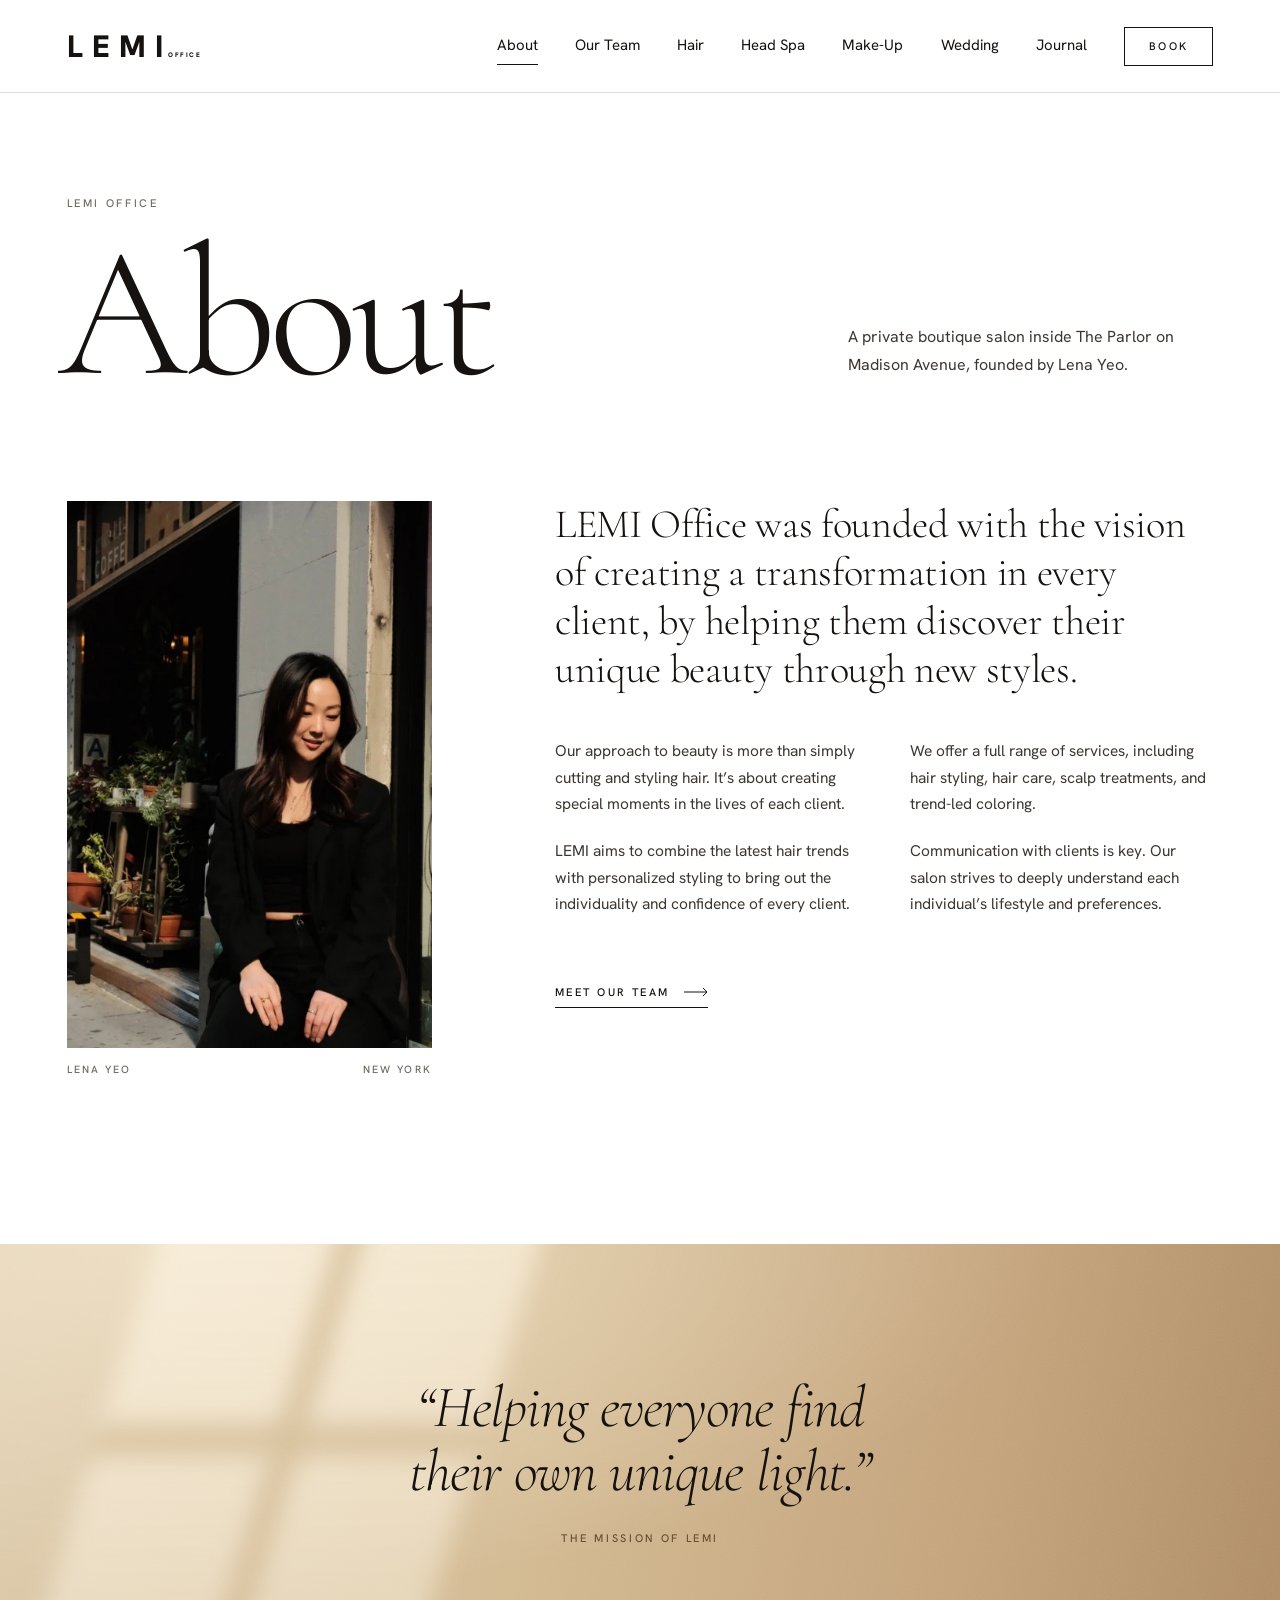
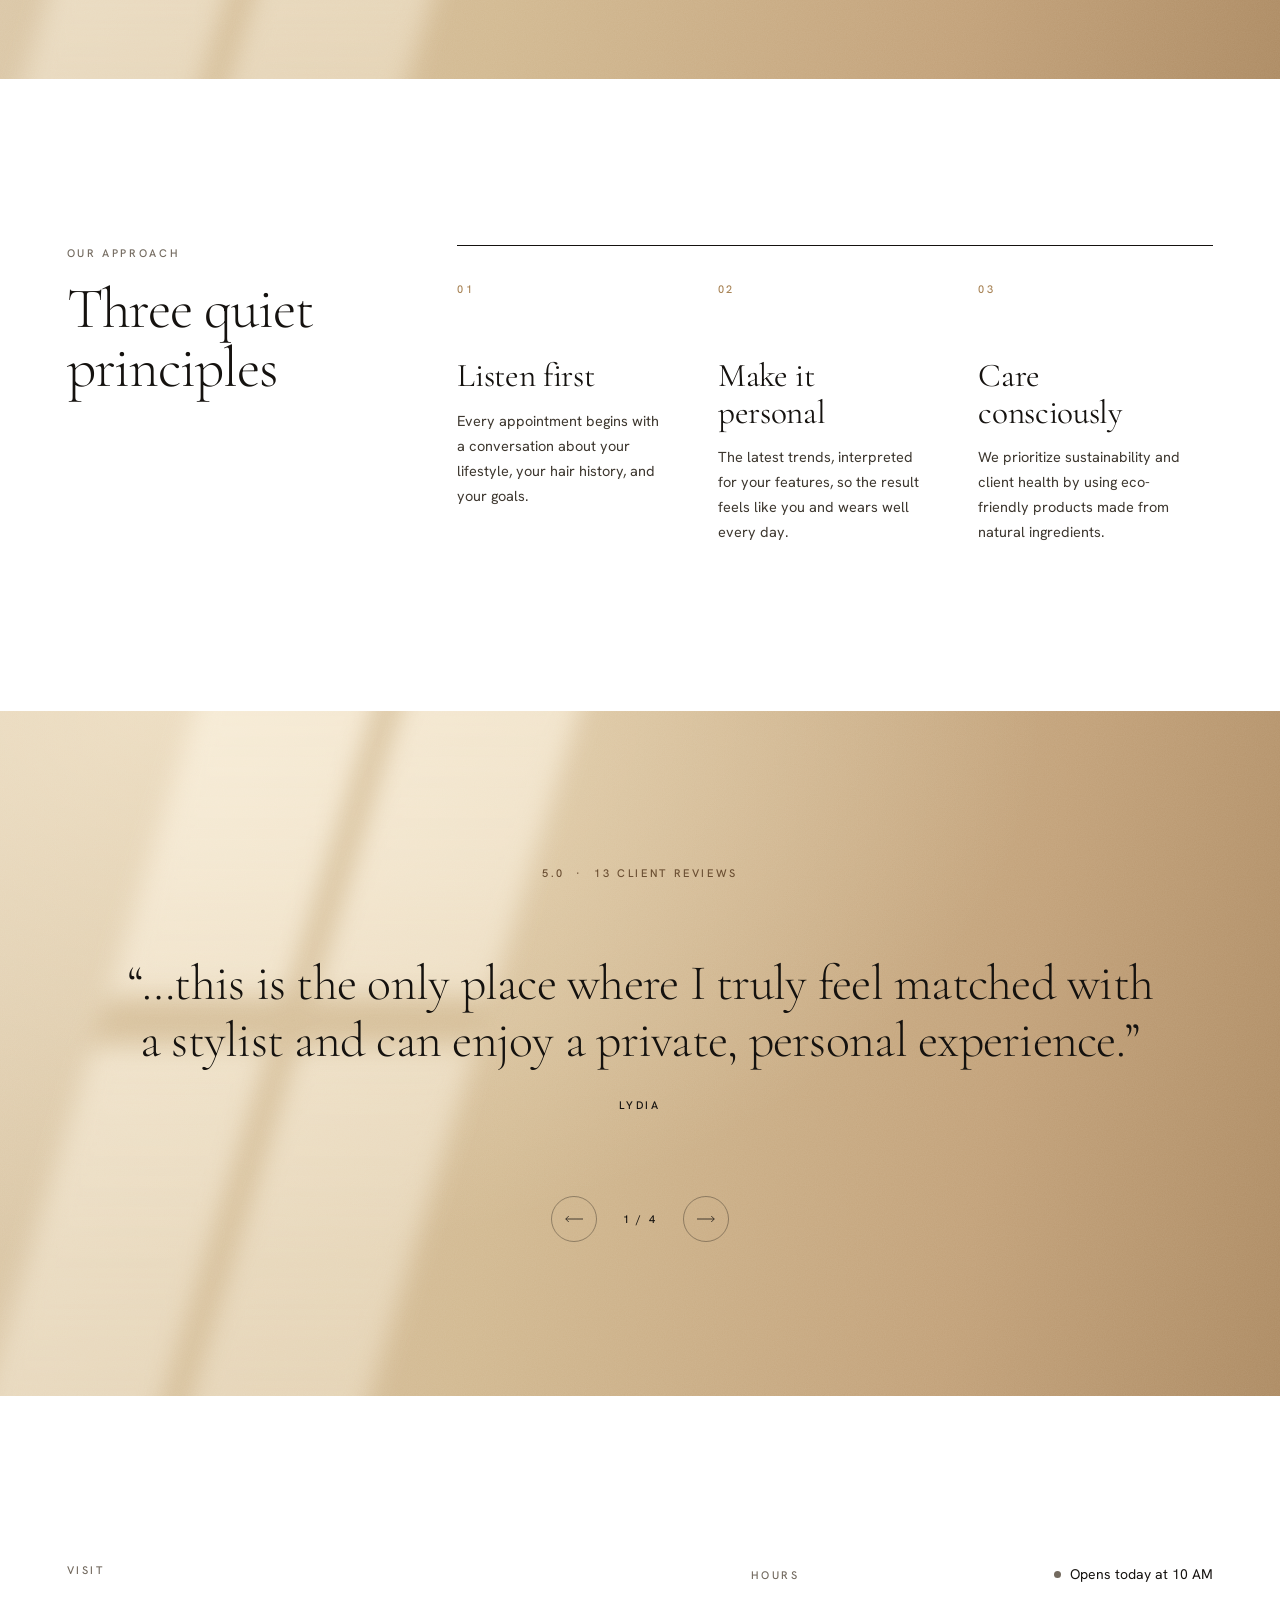
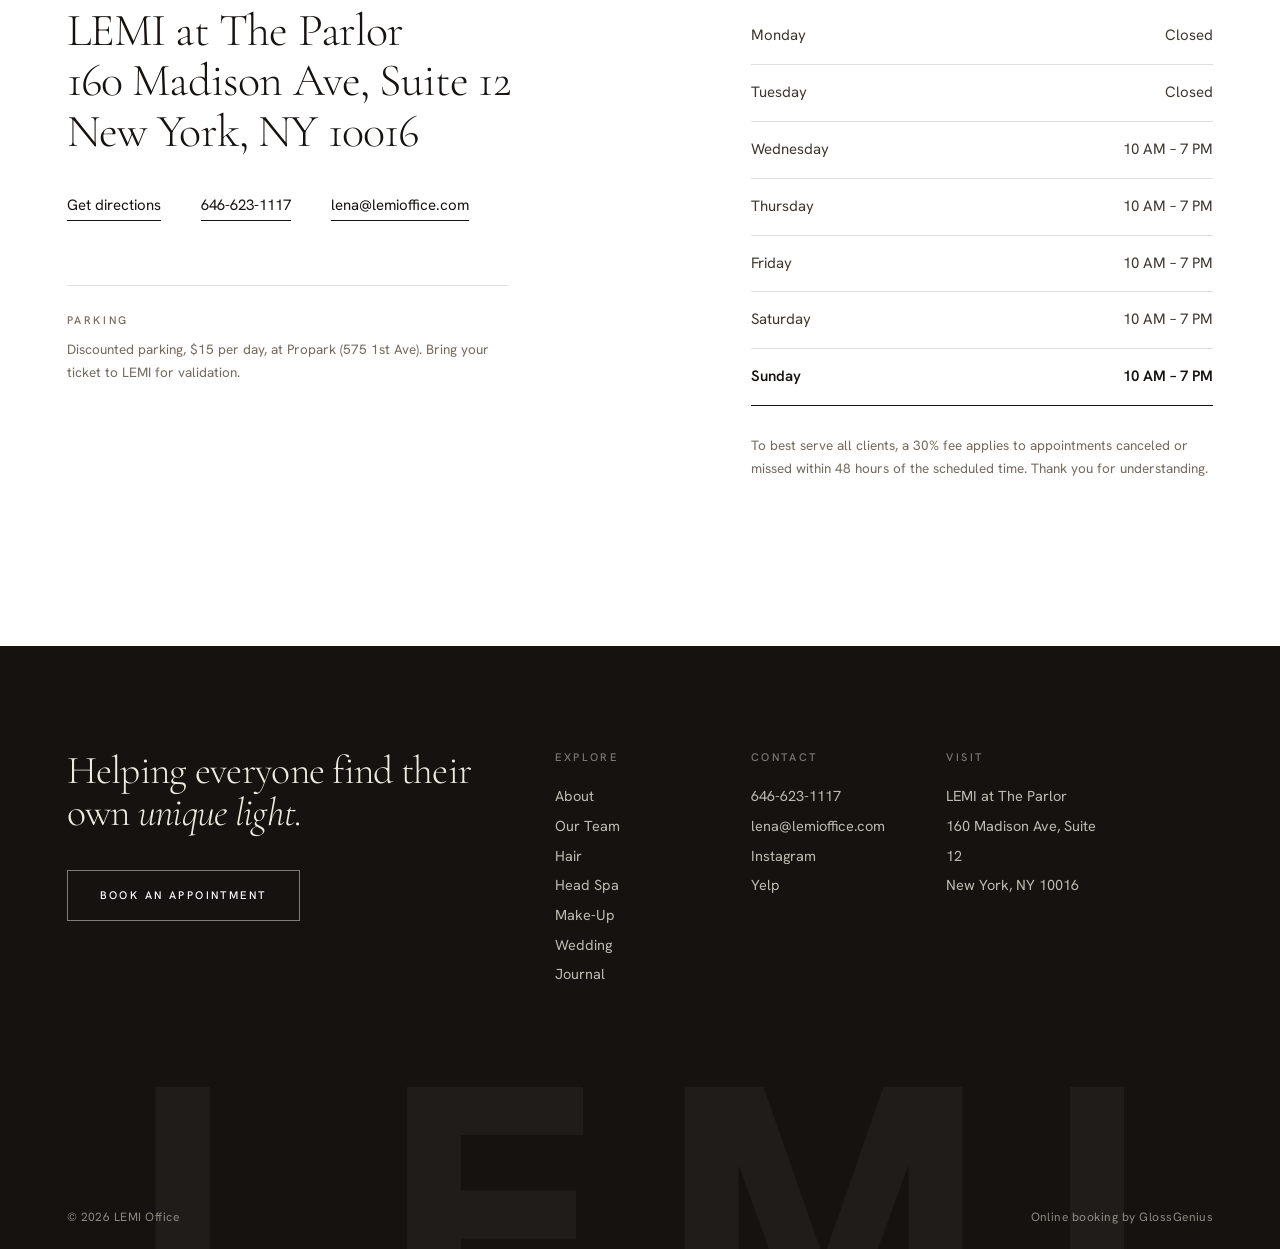
==== about.html @ b2379244 "LEMI Office website with Lemi Journal Static site for www.lemioffice.com: updated hours, make-up boo" ====
<!doctype html>
<html lang="en">
<head>
<meta charset="utf-8">
<meta name="viewport" content="width=device-width, initial-scale=1">
<title>About | LEMI Office, New York</title>
<meta name="description" content="The story, mission and approach of LEMI Office, a private boutique hair salon founded by Lena Yeo on Madison Avenue in New York.">
<link rel="canonical" href="https://www.lemioffice.com/about.html">
<meta name="theme-color" content="#ffffff">
<meta property="og:type" content="website">
<meta property="og:site_name" content="LEMI Office">
<meta property="og:title" content="About | LEMI Office, New York">
<meta property="og:description" content="The story, mission and approach of LEMI Office, a private boutique hair salon founded by Lena Yeo on Madison Avenue in New York.">
<meta property="og:image" content="https://www.lemioffice.com/assets/img/still-life.jpg">
<link rel="icon" href="data:image/svg+xml,%3Csvg xmlns='http://www.w3.org/2000/svg' viewBox='0 0 32 32'%3E%3Crect width='32' height='32' fill='%2315120f'/%3E%3Cpath d='M11 8h3.6v12.6H22V24H11z' fill='%23fff'/%3E%3C/svg%3E">
<link rel="preconnect" href="https://fonts.googleapis.com">
<link rel="preconnect" href="https://fonts.gstatic.com" crossorigin>
<link rel="stylesheet" href="https://fonts.googleapis.com/css2?family=Cormorant+Garamond:ital,wght@0,300;0,400;0,500;1,300;1,400&family=Hanken+Grotesk:wght@400;500;600;800&display=swap">
<link rel="stylesheet" href="assets/css/style.css?v=1791842527">
<script>document.documentElement.classList.add("js")</script>
<script type="application/ld+json">{"@context": "https://schema.org", "@type": "HairSalon", "name": "LEMI Office", "description": "A private boutique hair salon in New York, specializing in personalized cuts, color, and scalp-focused head spa treatments.", "url": "https://www.lemioffice.com", "telephone": "+16466231117", "email": "lena@lemioffice.com", "priceRange": "$$$", "image": "https://www.lemioffice.com/assets/img/still-life.jpg", "address": {"@type": "PostalAddress", "streetAddress": "The Parlor, 160 Madison Ave, Suite 12", "addressLocality": "New York", "addressRegion": "NY", "postalCode": "10016", "addressCountry": "US"}, "geo": {"@type": "GeoCoordinates", "latitude": 40.7471706, "longitude": -73.9838333}, "openingHoursSpecification": [{"@type": "OpeningHoursSpecification", "dayOfWeek": ["Wednesday", "Thursday", "Friday", "Saturday", "Sunday"], "opens": "10:00", "closes": "19:00"}], "sameAs": ["https://www.instagram.com/lemioffice", "https://yelp.to/-rt6zLqIka"], "potentialAction": {"@type": "ReserveAction", "target": "https://lemioffice.glossgenius.com/book"}}</script>
</head>
<body>
<a class="skip" href="#main">Skip to content</a>

<header class="hdr" data-hdr>
  <div class="wrap hdr__in">
    <a class="logo" href="index.html" aria-label="LEMI Office, home"><span class="logo__l">LEMI</span><span class="logo__o">OFFICE</span></a>
    <nav class="nav" aria-label="Primary">
      <a href="about.html" aria-current="page">About</a><a href="team.html">Our Team</a><a href="hair.html">Hair</a><a href="head-spa.html">Head Spa</a><a href="make-up.html">Make-Up</a><a href="wedding.html">Wedding</a><a href="journal.html">Journal</a>
      <a class="btn nav__book" href="https://lemioffice.glossgenius.com/book" target="_blank" rel="noopener">Book</a>
    </nav>
    <button class="burger" type="button" data-burger aria-label="Open menu" aria-expanded="false" aria-controls="mnav"><i></i><i></i></button>
  </div>
</header>

<div class="mnav" id="mnav">
  <nav class="mnav__links" aria-label="Mobile"><a href="about.html" aria-current="page" style="--i:0">About</a><a href="team.html" style="--i:1">Our Team</a><a href="hair.html" style="--i:2">Hair</a><a href="head-spa.html" style="--i:3">Head Spa</a><a href="make-up.html" style="--i:4">Make-Up</a><a href="wedding.html" style="--i:5">Wedding</a><a href="journal.html" style="--i:6">Journal</a></nav>
  <div class="mnav__foot">
    <p class="small">160 Madison Ave, Suite 12, New York<br><a href="tel:+16466231117">646-623-1117</a> &nbsp;·&nbsp; <a href="https://www.instagram.com/lemioffice" target="_blank" rel="noopener">@lemioffice</a></p>
    <a class="btn btn--solid" href="https://lemioffice.glossgenius.com/book" target="_blank" rel="noopener">Book an appointment</a>
  </div>
</div>

<main id="main">


<section class="phead">
  <div class="wrap grid">
    <div class="phead__t">
      <p class="eyebrow" data-r>LEMI Office</p>
      <h1 class="display"><span class="ln"><span style="--i:0">About</span></span></h1>
    </div>
    <div class="phead__d" data-r style="--d:3"><p>A private boutique salon inside The Parlor on Madison Avenue, founded by Lena Yeo.</p></div>
  </div>
</section>

<section class="sec" style="padding-top:clamp(24px,3vw,48px)">
  <div class="wrap grid">
    <figure class="about__fig">
      <div data-clip><img src="assets/img/lena-street.jpg" alt="Lena Yeo, founder of LEMI Office, seated outside a New York storefront in the sun" width="465" height="696" decoding="async"></div>
      <figcaption class="cap"><span>Lena Yeo</span><span>New York</span></figcaption>
    </figure>
    <div class="about__txt">
      <p class="lead" data-r>LEMI Office was founded with the vision of creating a transformation in every client, by helping them discover their unique beauty through new styles.</p>
      <div class="about__cols" data-r style="--d:1">
        <p>Our approach to beauty is more than simply cutting and styling hair. It’s about creating special moments in the lives of each client.</p>
        <p>LEMI aims to combine the latest hair trends with personalized styling to bring out the individuality and confidence of every client.</p>
        <p>We offer a full range of services, including hair styling, hair care, scalp treatments, and trend-led coloring.</p>
        <p>Communication with clients is key. Our salon strives to deeply understand each individual’s lifestyle and preferences.</p>
      </div>
      <div class="about__more" data-r style="--d:2"><a class="more" href="team.html" >Meet our team<svg viewBox="0 0 24 10" aria-hidden="true"><path d="M0 5h23M19 1l4 4-4 4" fill="none" stroke="currentColor"/></svg></a></div>
    </div>
  </div>
</section>

<section class="band band--light light">
  <div><p data-r>“Helping everyone find their own unique light.”</p>
  <p class="eyebrow" data-r style="--d:1">The mission of LEMI</p></div>
</section>

<section class="sec">
  <div class="wrap grid">
    <div class="split__l" data-r><p class="eyebrow">Our approach</p><h2 class="h2">Three quiet principles</h2></div>
    <div class="split__r">
      <ol class="steps">
        <li data-r><span class="steps__n">01</span><h3 class="h3">Listen first</h3><p>Every appointment begins with a conversation about your lifestyle, your hair history, and your goals.</p></li>
        <li data-r style="--d:1"><span class="steps__n">02</span><h3 class="h3">Make it personal</h3><p>The latest trends, interpreted for your features, so the result feels like you and wears well every day.</p></li>
        <li data-r style="--d:2"><span class="steps__n">03</span><h3 class="h3">Care consciously</h3><p>We prioritize sustainability and client health by using eco-friendly products made from natural ingredients.</p></li>
      </ol>
    </div>
  </div>
</section>


<section class="voices light" data-voices aria-label="Client reviews">
  <div class="wrap">
    <p class="eyebrow" data-r>5.0 &nbsp;·&nbsp; 13 client reviews</p>
    <div class="voices__stage" data-r style="--d:1"><blockquote class=is-on><p>“…this is the only place where I truly feel matched with a stylist and can enjoy a private, personal experience.”</p><cite>Lydia</cite></blockquote><blockquote><p>“I have been to her for 4 years now and travel from Philadelphia every time.”</p><cite>David</cite></blockquote><blockquote><p>“Lena has a great eye and strong technical instincts … The result feels healthy, natural, and flattering for my face shape.”</p><cite>Former Serial Salon Hopper</cite></blockquote><blockquote><p>“I love my haircut and I will be scheduling my future cuts with her.”</p><cite>Savanna F</cite></blockquote></div>
    <div class="voices__ctl">
      <button class="prev" type="button" aria-label="Previous review"><svg viewBox="0 0 24 10" aria-hidden="true"><path d="M0 5h23M19 1l4 4-4 4" fill="none" stroke="currentColor"/></svg></button>
      <span data-count>1 / 4</span>
      <button class="next" type="button" aria-label="Next review"><svg viewBox="0 0 24 10" aria-hidden="true"><path d="M0 5h23M19 1l4 4-4 4" fill="none" stroke="currentColor"/></svg></button>
    </div>
  </div>
</section>

<section class="sec visit" id="visit">
  <div class="wrap grid">
    <div class="visit__l" data-r>
      <p class="eyebrow">Visit</p>
      <address class="h2 visit__addr" style="font-style:normal">LEMI at The Parlor<br>160 Madison Ave, Suite 12<br>New York, NY 10016</address>
      <div class="visit__links">
        <a class="tlink" href="https://www.google.com/maps/search/?api=1&query=The+Parlor+160+Madison+Ave+New+York+NY+10016" target="_blank" rel="noopener">Get directions</a>
        <a class="tlink" href="tel:+16466231117">646-623-1117</a>
        <a class="tlink" href="mailto:lena@lemioffice.com">lena@lemioffice.com</a>
      </div>
      <div class="visit__note">
        <p class="eyebrow">Parking</p>
        <p class="small">Discounted parking, $15 per day, at Propark (575 1st Ave). Bring your ticket to LEMI for validation.</p>
      </div>
    </div>
    <div class="visit__r" data-r style="--d:2">
      <div class="visit__status"><span class="eyebrow">Hours</span><span data-status>Open Wednesday to Sunday</span></div>
      <table class="hours"><caption class="sr">Opening hours</caption><tbody><tr data-day="1"><th scope="row">Monday</th><td>Closed</td></tr><tr data-day="2"><th scope="row">Tuesday</th><td>Closed</td></tr><tr data-day="3"><th scope="row">Wednesday</th><td>10 AM – 7 PM</td></tr><tr data-day="4"><th scope="row">Thursday</th><td>10 AM – 7 PM</td></tr><tr data-day="5"><th scope="row">Friday</th><td>10 AM – 7 PM</td></tr><tr data-day="6"><th scope="row">Saturday</th><td>10 AM – 7 PM</td></tr><tr data-day="0"><th scope="row">Sunday</th><td>10 AM – 7 PM</td></tr></tbody></table>
      <p class="small visit__policy">To best serve all clients, a 30% fee applies to appointments canceled or missed within 48 hours of the scheduled time. Thank you for understanding.</p>
    </div>
  </div>
</section>

</main>

<footer class="ftr">
  <div class="wrap grid ftr__top">
    <div class="ftr__lede">
      <p>Helping everyone find their own <em>unique light.</em></p>
      <a class="btn btn--light" href="https://lemioffice.glossgenius.com/book" target="_blank" rel="noopener">Book an appointment</a>
    </div>
    <div class="ftr__col">
      <p class="eyebrow">Explore</p>
      <a href="about.html">About</a><br><a href="team.html">Our Team</a><br><a href="hair.html">Hair</a><br><a href="head-spa.html">Head Spa</a><br><a href="make-up.html">Make-Up</a><br><a href="wedding.html">Wedding</a><br><a href="journal.html">Journal</a><br>
    </div>
    <div class="ftr__col">
      <p class="eyebrow">Contact</p>
      <a href="tel:+16466231117">646-623-1117</a><br>
      <a href="mailto:lena@lemioffice.com">lena@lemioffice.com</a><br>
      <a href="https://www.instagram.com/lemioffice" target="_blank" rel="noopener">Instagram</a><br>
      <a href="https://yelp.to/-rt6zLqIka" target="_blank" rel="noopener">Yelp</a>
    </div>
    <div class="ftr__col">
      <p class="eyebrow">Visit</p>
      <a href="https://www.google.com/maps/search/?api=1&query=The+Parlor+160+Madison+Ave+New+York+NY+10016" target="_blank" rel="noopener">LEMI at The Parlor<br>160 Madison Ave, Suite 12<br>New York, NY 10016</a>
    </div>
  </div>
  <div class="ftr__mark" aria-hidden="true">LEMI</div>
  <div class="ftr__base"><div class="wrap"><span>© 2026 LEMI Office</span><span>Online booking by GlossGenius</span></div></div>
</footer>

<a class="fab" data-fab href="https://lemioffice.glossgenius.com/book" target="_blank" rel="noopener">Book an appointment<svg viewBox="0 0 24 10" aria-hidden="true"><path d="M0 5h23M19 1l4 4-4 4" fill="none" stroke="currentColor"/></svg></a>
<script src="assets/js/main.js?v=1791842527" defer></script>
</body>
</html>
---- assets/css/style.css ----
/* ==========================================================================
   LEMI Office — stylesheet
   White paper, black ink, warm sand. Hairline rules. Light as the motif.
   ========================================================================== */

:root {
  --paper: #ffffff;
  --ivory: #f7f3ec;
  --stone: #ebe3d6;
  --sand: #cbae84;
  --camel: #a98558;
  --umber: #6b4f33;
  --ink: #15120f;
  --soft: #3d372f;
  --mute: #736a5f;
  --line: rgba(21, 18, 15, 0.14);
  --sage: #8a9a72;

  --serif: "Cormorant Garamond", "Cormorant", "Times New Roman", serif;
  --sans: "Hanken Grotesk", "Helvetica Neue", Helvetica, Arial, sans-serif;

  --gut: clamp(20px, 5.2vw, 92px);
  --gap: clamp(16px, 2vw, 32px);
  --sec: clamp(88px, 13vw, 190px);
  --hdr: 92px;
  --ease: cubic-bezier(0.2, 0.7, 0.1, 1);
}

@view-transition { navigation: auto; }

/* ---------- Reset ---------- */
*, *::before, *::after { box-sizing: border-box; }
html { -webkit-text-size-adjust: 100%; scroll-padding-top: calc(var(--hdr) + 24px); }
html.smooth { scroll-behavior: smooth; } /* added after load, so arriving at page.html#section jumps straight there */
body {
  margin: 0;
  background: var(--paper);
  color: var(--ink);
  font: 400 16px/1.72 var(--sans);
  -webkit-font-smoothing: antialiased;
  -moz-osx-font-smoothing: grayscale;
  text-rendering: optimizeLegibility;
  overflow-x: hidden;
}
h1, h2, h3, p, figure, dl, dd, ul, ol, blockquote, table { margin: 0; padding: 0; }
h1, h2, h3 { font-weight: inherit; }
ul, ol { list-style: none; }
img, svg { display: block; max-width: 100%; }
img { height: auto; }
a { color: inherit; text-decoration: none; }
button { font: inherit; color: inherit; background: none; border: 0; padding: 0; cursor: pointer; }
::selection { background: var(--sand); color: var(--ink); }
:focus-visible { outline: 1.5px solid currentColor; outline-offset: 5px; }

.skip { position: absolute; left: 12px; top: -60px; z-index: 100; background: var(--ink); color: #fff; padding: 12px 18px; font-size: 13px; }
.skip:focus { top: 12px; }
.sr { position: absolute; width: 1px; height: 1px; overflow: hidden; clip-path: inset(50%); white-space: nowrap; }

/* ---------- Layout ---------- */
.wrap { width: 100%; max-width: 1600px; margin-inline: auto; padding-inline: var(--gut); }
.grid { display: grid; grid-template-columns: repeat(12, minmax(0, 1fr)); column-gap: var(--gap); }
.sec { padding-block: var(--sec); }
.sec--tight { padding-block: calc(var(--sec) * 0.62); }
.sec--ivory { background: var(--ivory); --cover: var(--ivory); }
.rule { border: 0; border-top: 1px solid var(--line); margin: 0; }

/* ---------- Type ---------- */
.eyebrow {
  font: 500 11px/1.5 var(--sans);
  letter-spacing: 0.24em;
  text-transform: uppercase;
  color: var(--mute);
}
.display { font: 300 clamp(76px, 14.5vw, 232px)/0.84 var(--serif); letter-spacing: -0.035em; white-space: nowrap; }
.h2 { font: 300 clamp(40px, 5.2vw, 80px)/1.02 var(--serif); letter-spacing: -0.018em; }
.h3 { font: 400 clamp(28px, 2.6vw, 38px)/1.1 var(--serif); letter-spacing: -0.01em; }
.lead { font: 300 clamp(27px, 3.15vw, 48px)/1.2 var(--serif); letter-spacing: -0.008em; }
.copy { color: var(--soft); max-width: 48ch; }
.copy + .copy { margin-top: 1.3em; }
.small { font-size: 13.5px; line-height: 1.7; color: var(--mute); }
em { font-style: italic; }

/* ---------- Links & buttons ---------- */
.more {
  display: inline-flex; align-items: center; gap: 14px;
  padding-bottom: 9px;
  font: 500 11px/1 var(--sans); letter-spacing: 0.22em; text-transform: uppercase;
  border-bottom: 1px solid currentColor;
}
.more svg { width: 24px; height: 10px; transition: transform 0.5s var(--ease); }
.more:hover svg { transform: translateX(7px); }

.tlink { background: linear-gradient(currentColor, currentColor) 0 100% / 100% 1px no-repeat; padding-bottom: 2px; transition: background-size 0.45s var(--ease); }
.tlink:hover { background-size: 0 1px; background-position: 100% 100%; }

.btn {
  position: relative; isolation: isolate; overflow: hidden;
  display: inline-flex; align-items: center; justify-content: center; gap: 14px;
  padding: 19px 32px;
  border: 1px solid var(--ink);
  font: 500 11px/1 var(--sans); letter-spacing: 0.22em; text-transform: uppercase; white-space: nowrap;
  transition: color 0.45s var(--ease);
}
.btn::before { content: ""; position: absolute; inset: -1px; z-index: -1; background: var(--ink); transform: translateY(102%); transition: transform 0.45s var(--ease); }
.btn:hover { color: var(--paper); }
.btn:hover::before { transform: none; }
.btn--solid { background: var(--ink); color: var(--paper); }
.btn--solid::before { background: var(--paper); }
.btn--solid:hover { color: var(--ink); }
.btn--light { border-color: rgba(255, 255, 255, 0.45); color: #fff; }
.btn--light::before { background: #fff; }
.btn--light:hover { color: var(--ink); }

/* ---------- Header ---------- */
.hdr {
  position: sticky; top: 0; z-index: 50;
  background: rgba(255, 255, 255, 0.94);
  -webkit-backdrop-filter: blur(14px); backdrop-filter: blur(14px);
  border-bottom: 1px solid var(--line);
  transition: transform 0.55s var(--ease);
}
.hdr.is-hidden { transform: translateY(-101%); }
.hdr__in { display: flex; align-items: center; justify-content: space-between; height: var(--hdr); }

.logo { display: inline-flex; align-items: baseline; line-height: 1; }
.logo__l { font: 800 31px/1 var(--sans); letter-spacing: 0.3em; margin-right: -0.14em; }
.logo__o { font: 800 6.5px/1 var(--sans); letter-spacing: 0.22em; }

.nav { display: flex; align-items: center; gap: clamp(20px, 2.9vw, 52px); font-size: 15px; white-space: nowrap; }
.nav a:not(.nav__book) { position: relative; padding-block: 6px; }
.nav a:not(.nav__book)::after {
  content: ""; position: absolute; left: 0; right: 0; bottom: 0; height: 1px; background: currentColor;
  transform: scaleX(0); transform-origin: right; transition: transform 0.45s var(--ease);
}
.nav a:hover::after, .nav a[aria-current="page"]::after { transform: scaleX(1); transform-origin: left; }
.nav__book { padding: 13px 24px; }

.burger { display: none; width: 44px; height: 44px; margin-right: -8px; position: relative; z-index: 61; }
.burger i { position: absolute; left: 9px; right: 9px; height: 1.5px; background: var(--ink); transition: transform 0.45s var(--ease), top 0.45s var(--ease); }
.burger i:nth-child(1) { top: 17px; }
.burger i:nth-child(2) { top: 26px; }
.burger[aria-expanded="true"] i:nth-child(1) { top: 21.5px; transform: rotate(45deg); }
.burger[aria-expanded="true"] i:nth-child(2) { top: 21.5px; transform: rotate(-45deg); }

.mnav {
  position: fixed; inset: 0; z-index: 45;
  display: flex; flex-direction: column; justify-content: space-between;
  padding: calc(var(--hdr) + 36px) var(--gut) 36px;
  background: var(--ivory);
  visibility: hidden; opacity: 0;
  transition: opacity 0.45s var(--ease), visibility 0s 0.45s;
}
.mnav.is-open { visibility: visible; opacity: 1; transition: opacity 0.45s var(--ease); }
.mnav__links a { display: block; padding-block: 7px; font: 300 46px/1.1 var(--serif); letter-spacing: -0.02em; opacity: 0; transform: translateY(18px); transition: opacity 0.6s var(--ease), transform 0.6s var(--ease); }
.mnav.is-open .mnav__links a { opacity: 1; transform: none; transition-delay: calc(0.08s + var(--i) * 0.05s); }
.mnav__links a[aria-current="page"] { font-style: italic; }
.mnav__foot { display: grid; gap: 20px; }
.mnav__foot .btn { width: 100%; }

/* ---------- The strand: one hairline that draws itself ---------- */
.strand { position: absolute; pointer-events: none; overflow: visible; }
.strand path { fill: none; stroke: var(--camel); stroke-width: 1; vector-effect: non-scaling-stroke; stroke-linecap: round; }
.js .strand path { visibility: hidden; } /* main.js measures the line, then draws it */
.js .strand.is-ready path { visibility: visible; }

/* ---------- Light: sun moving across a sand wall ---------- */
.light {
  position: relative; overflow: hidden; isolation: isolate;
  background:
    radial-gradient(120% 140% at 12% 0%, rgba(255, 244, 222, 0.5), transparent 58%),
    linear-gradient(102deg, #dcc9aa 0%, #d2b991 42%, #c2a179 76%, #ad8b63 100%);
}
.light::before {
  content: ""; position: absolute; z-index: -1; top: -18%; bottom: -18%; left: 7%; width: clamp(200px, 30%, 520px);
  background:
    linear-gradient(90deg, transparent 46.5%, #d3bb94 46.5% 53.5%, transparent 53.5%),
    linear-gradient(180deg, transparent 44%, #d3bb94 44% 49%, transparent 49%),
    linear-gradient(180deg, rgba(255, 247, 230, 0.86), rgba(255, 247, 230, 0.5));
  filter: blur(13px); opacity: 0.72;
  transform: skewX(-17deg);
  animation: drift 24s ease-in-out infinite alternate;
}
.light::after {
  content: ""; position: absolute; inset: 0; z-index: -1; opacity: 0.4; mix-blend-mode: soft-light;
  background-image: url("data:image/svg+xml,%3Csvg xmlns='http://www.w3.org/2000/svg' width='220' height='220'%3E%3Cfilter id='n'%3E%3CfeTurbulence type='fractalNoise' baseFrequency='.9' numOctaves='2' stitchTiles='stitch'/%3E%3CfeColorMatrix values='0 0 0 0 .5 0 0 0 0 .5 0 0 0 0 .5 0 0 0 1 0'/%3E%3C/filter%3E%3Crect width='100%25' height='100%25' filter='url(%23n)'/%3E%3C/svg%3E");
}
@keyframes drift { from { transform: translateX(-10%) skewX(-17deg); } to { transform: translateX(34%) skewX(-21deg); } }

/* ---------- Reveal on scroll ---------- */
.js [data-r] { opacity: 0; transform: translateY(22px); transition: opacity 1.1s var(--ease), transform 1.1s var(--ease); transition-delay: calc(var(--d, 0) * 90ms); }
.js [data-r].in { opacity: 1; transform: none; }
.js [data-clip] { position: relative; overflow: hidden; }
.js [data-clip]::after { content: ""; position: absolute; inset: -1px; background: var(--cover, var(--paper)); transform-origin: bottom; transition: transform 1.5s var(--ease); transition-delay: calc(var(--d, 0) * 90ms); }
.js [data-clip].in::after { transform: scaleY(0); }
.js [data-clip] img { transform: scale(1.12); transition: transform 2.2s var(--ease); }
.js [data-clip].in img { transform: none; }

/* ==========================================================================
   Home
   ========================================================================== */
.hero { position: relative; }
.strand--hero { inset: 0 0 auto 0; width: 100%; height: clamp(360px, 46vw, 640px); z-index: 0; opacity: 0.75; }
.hero__top { position: relative; z-index: 1; padding-top: clamp(52px, 8.2vw, 124px); padding-bottom: clamp(44px, 5.6vw, 88px); row-gap: 40px; align-items: end; }
.hero__eyebrow { grid-column: 1 / -1; margin-bottom: clamp(0px, 0.6vw, 10px); }
.hero__eyebrow i { font-style: normal; margin-inline: 0.5em; color: var(--camel); }
.hero__h { grid-column: 1 / span 9; font: 300 clamp(45px, 7.5vw, 122px)/0.97 var(--serif); letter-spacing: -0.028em; }
.ln { display: block; overflow: hidden; padding-bottom: 0.13em; margin-bottom: -0.13em; }
.ln > span { display: block; }
.display .ln { padding-bottom: 0.24em; margin-bottom: -0.24em; }
.js .ln > span { transform: translateY(112%); animation: rise 1.35s var(--ease) forwards; animation-delay: calc(0.12s + var(--i) * 0.11s); }
@keyframes rise { to { transform: none; } }
.hero__aside { grid-column: 10 / -1; display: grid; gap: 28px; justify-items: start; padding-bottom: 0.9vw; }
.hero__aside p { font-size: 15px; line-height: 1.7; color: var(--soft); }
.js .hero__eyebrow, .js .hero__aside { opacity: 0; animation: fade 1.4s 0.7s var(--ease) forwards; }
@keyframes fade { to { opacity: 1; } }

.hero__fig { position: relative; overflow: hidden; height: clamp(340px, 38.3vw, 780px); background: var(--sand); }
.hero__fig img { position: absolute; inset: -6% 0; width: 100%; height: 112%; object-fit: cover; object-position: 50% 60%; will-change: transform; }
.js .hero__fig { clip-path: inset(100% 0 0 0); animation: unveil 1.7s 0.45s var(--ease) forwards; }
@keyframes unveil { to { clip-path: inset(0); } }

.facts { display: grid; grid-template-columns: repeat(4, 1fr); column-gap: var(--gap); border-bottom: 1px solid var(--line); }
.facts > div { padding-block: 30px 32px; }
.facts dt { margin-bottom: 10px; }
.facts dd { font-size: 15px; line-height: 1.6; }

.dot { display: inline-block; width: 7px; height: 7px; margin-right: 9px; border-radius: 50%; background: var(--mute); vertical-align: 1px; }
.dot.is-open { background: var(--sage); box-shadow: 0 0 0 4px rgba(138, 154, 114, 0.2); }

.intro .eyebrow { grid-column: 1 / span 3; padding-top: 0.9em; }
.intro__lead { grid-column: 4 / span 9; }
.intro__cols { grid-column: 4 / span 8; display: grid; grid-template-columns: 1fr 1fr; gap: var(--gap) clamp(32px, 5vw, 88px); margin-top: clamp(44px, 5vw, 80px); }
.intro__cols .copy { margin-top: 0; }
.lead, .h2, .founder__q { text-wrap: pretty; }
.intro__more { grid-column: 4 / -1; margin-top: clamp(40px, 4vw, 60px); }

/* Service index */
.idx-head { display: flex; justify-content: space-between; align-items: end; padding-bottom: 30px; }
.idx { border-top: 1px solid var(--line); }
.idx__row {
  position: relative; display: grid; grid-template-columns: minmax(48px, 1fr) 5fr 5fr 1fr; column-gap: var(--gap); align-items: baseline;
  padding-block: clamp(24px, 2.9vw, 46px);
  border-bottom: 1px solid var(--line);
  transition: border-color 0.4s;
}
.idx__n { font: 500 11px/1 var(--sans); letter-spacing: 0.2em; color: var(--mute); }
.idx__t { font: 300 clamp(42px, 6vw, 96px)/0.95 var(--serif); letter-spacing: -0.028em; transition: transform 0.7s var(--ease); }
.idx__d { font-size: 15px; color: var(--soft); transition: opacity 0.4s; }
.idx__a { justify-self: end; align-self: center; }
.idx__a svg { width: 34px; height: 12px; transition: transform 0.6s var(--ease); }
.idx__pic {
  position: absolute; z-index: 3; left: 37.6%; top: 50%; width: clamp(140px, 11.6vw, 190px); aspect-ratio: 4 / 5; overflow: hidden; pointer-events: none;
  transform: translateY(-50%); clip-path: inset(100% 0 0 0); transition: clip-path 0.75s var(--ease);
}
.idx__pic img { width: 100%; height: 100%; object-fit: cover; transform: scale(1.15); transition: transform 1.2s var(--ease); }
@media (hover: hover) and (min-width: 901px) {
  .idx__row:hover { border-color: var(--ink); }
  .idx__row:hover .idx__t { transform: translateX(22px); font-style: italic; }
  .idx__row:hover .idx__a svg { transform: translateX(8px); }
}
@media (hover: hover) and (min-width: 1200px) {
  .idx__row:hover .idx__pic { clip-path: inset(0); }
  .idx__row:hover .idx__pic img { transform: none; }
}

/* Founder */
.founder__fig { grid-column: 2 / span 4; }
.founder__fig img, .about__fig img { width: 100%; }
.founder__cap, .cap { display: flex; justify-content: space-between; gap: 16px; margin-top: 14px; font: 500 10.5px/1.5 var(--sans); letter-spacing: 0.2em; text-transform: uppercase; color: var(--mute); }
.founder__txt { grid-column: 7 / span 5; align-self: center; }
.founder__q { margin: 26px 0 34px; font: 300 italic clamp(30px, 3.3vw, 50px)/1.14 var(--serif); letter-spacing: -0.012em; }
.founder__txt .more { margin-top: 40px; }

/* Work strip */
.work__head { display: flex; justify-content: space-between; align-items: end; gap: 24px; margin-bottom: clamp(36px, 4vw, 64px); }
.strip {
  display: flex; gap: clamp(12px, 1.4vw, 22px);
  padding-inline: max(var(--gut), calc((100vw - 1600px) / 2 + var(--gut)));
  overflow-x: auto; scroll-snap-type: x proximity; scroll-padding-inline: var(--gut);
  scrollbar-width: none; cursor: grab;
}
.strip::-webkit-scrollbar { display: none; }
.strip.is-drag { cursor: grabbing; scroll-snap-type: none; }
.strip.is-drag * { pointer-events: none; }
.strip figure { flex: 0 0 clamp(214px, 22.5vw, 336px); scroll-snap-align: start; }
.strip__im { overflow: hidden; aspect-ratio: 4 / 5; background: var(--stone); }
.strip img { width: 100%; height: 100%; object-fit: cover; filter: saturate(0.86); transition: transform 1.4s var(--ease), filter 0.8s; user-select: none; -webkit-user-drag: none; }
.strip figure:hover img { transform: scale(1.045); filter: none; }
.bar { height: 1px; margin-top: clamp(32px, 3.4vw, 52px); background: var(--line); }
.bar i { display: block; height: 1px; width: 100%; background: var(--ink); transform: scaleX(0.14); transform-origin: left; }

/* Voices */
.voices { padding-block: clamp(96px, 12vw, 180px); text-align: center; }
.voices__stage { display: grid; max-width: 1080px; margin: 34px auto 0; }
.voices blockquote { padding-block: 10px; }
.js .voices blockquote { grid-area: 1 / 1; align-self: center; opacity: 0; visibility: hidden; transform: translateY(14px); transition: opacity 0.9s var(--ease), transform 0.9s var(--ease), visibility 0s 0.9s; }
.js .voices blockquote.is-on { opacity: 1; visibility: visible; transform: none; transition: opacity 1.1s 0.25s var(--ease), transform 1.1s 0.25s var(--ease); }
.voices blockquote p { font: 300 clamp(29px, 3.9vw, 58px)/1.16 var(--serif); letter-spacing: -0.015em; text-wrap: balance; }
.voices cite { display: block; margin-top: 30px; font: 500 11px/1 var(--sans); font-style: normal; letter-spacing: 0.24em; text-transform: uppercase; }
.voices .eyebrow { color: var(--umber); }
.voices__ctl { display: none; justify-content: center; align-items: center; gap: 26px; margin-top: 46px; font: 500 11px/1 var(--sans); letter-spacing: 0.2em; }
.js .voices__ctl { display: flex; }
.voices__ctl button { width: 46px; height: 46px; display: grid; place-items: center; border: 1px solid rgba(21, 18, 15, 0.35); border-radius: 50%; transition: background 0.4s, color 0.4s; }
.voices__ctl button:hover { background: var(--ink); color: var(--paper); }
.voices__ctl svg { width: 18px; height: 10px; }
.voices__ctl .prev svg { transform: scaleX(-1); }

/* Visit */
.visit__l { grid-column: 1 / span 6; }
.visit__addr { margin: 26px 0 36px; font-size: clamp(32px, 3.6vw, 58px); line-height: 1.1; }
.visit__links { display: flex; flex-wrap: wrap; gap: 14px 40px; font-size: 15px; }
.visit__note { margin-top: clamp(44px, 5vw, 76px); padding-top: 26px; border-top: 1px solid var(--line); max-width: 440px; }
.visit__note .eyebrow { margin-bottom: 10px; }
.visit__r { grid-column: 8 / -1; }
.hours { width: 100%; margin-top: 22px; border-collapse: collapse; font-size: 15px; }
.hours th, .hours td { padding: 15px 0; border-bottom: 1px solid var(--line); font-weight: 400; text-align: left; color: var(--soft); }
.hours td { text-align: right; font-variant-numeric: tabular-nums; }
.hours tr.is-today th, .hours tr.is-today td { color: var(--ink); font-weight: 600; border-bottom-color: var(--ink); }
.visit__status { display: flex; justify-content: space-between; align-items: baseline; gap: 16px; }
.visit__status span:last-child { font-size: 14px; }
.visit__policy { margin-top: 28px; }

/* ==========================================================================
   Inner pages
   ========================================================================== */
.phead { position: relative; padding-top: clamp(56px, 8vw, 128px); padding-bottom: clamp(44px, 5.4vw, 88px); }
.phead .grid { align-items: end; row-gap: 36px; }
.phead__t { grid-column: 1 / span 8; }
.phead__t .eyebrow { margin-bottom: clamp(18px, 2vw, 30px); }
.phead__t .display { margin-left: -0.045em; }
.phead__d { grid-column: 9 / -1; padding-bottom: 1.2vw; }
.phead__d p { font-size: 16px; color: var(--soft); }
.anchors { display: flex; flex-wrap: wrap; gap: 10px 26px; margin-top: 28px; font: 500 11px/1 var(--sans); letter-spacing: 0.2em; text-transform: uppercase; }
.anchors a { padding-bottom: 7px; border-bottom: 1px solid var(--line); transition: border-color 0.3s; }
.anchors a:hover { border-color: var(--ink); }

.band { position: relative; overflow: hidden; }
.band--img { height: clamp(260px, 32vw, 660px); background: var(--sand); }
.band--img img { position: absolute; inset: 0; width: 100%; height: 100%; object-fit: cover; object-position: 50% 52%; }
.band--four { display: grid; grid-template-columns: repeat(4, 1fr); gap: clamp(6px, 0.8vw, 12px); padding-inline: clamp(6px, 0.8vw, 12px); }
.band--four div { overflow: hidden; aspect-ratio: 4 / 5; }
.band--four img { width: 100%; height: 100%; object-fit: cover; filter: saturate(0.86); }
.band--light { display: grid; place-items: center; min-height: clamp(280px, 34vw, 520px); padding: 64px var(--gut); text-align: center; }
.band--light p { max-width: 20ch; font: 300 italic clamp(32px, 4.6vw, 70px)/1.08 var(--serif); letter-spacing: -0.018em; text-wrap: balance; }
.band--light .eyebrow { max-width: none; margin-top: 26px; font: 500 11px/1.5 var(--sans); font-style: normal; letter-spacing: 0.24em; color: var(--umber); }

/* Menu (price lists) */
.menu { padding-block: clamp(64px, 7.4vw, 116px); border-top: 1px solid var(--line); }
.band + .menu { border-top: 0; }
.menu__l { grid-column: 1 / span 4; }
.menu__stick { position: sticky; top: calc(var(--hdr) + 36px); }
.menu__l .eyebrow { margin-bottom: 16px; }
.menu__l .h2, .split__l .h2 { font-size: clamp(38px, 4.5vw, 68px); }
.menu__note { margin-top: 24px; max-width: 34ch; }
.menu__note + .menu__note { margin-top: 12px; }
.menu__r { grid-column: 5 / -1; }

.plist { width: 100%; border-collapse: collapse; }
.plist thead th { padding: 0 0 16px; font: 500 10.5px/1 var(--sans); letter-spacing: 0.22em; text-transform: uppercase; color: var(--mute); text-align: right; border-bottom: 1px solid var(--ink); vertical-align: bottom; }
.plist thead th:first-child { text-align: left; }
.plist tbody th { padding: 21px 24px 21px 0; font-weight: 400; text-align: left; }
.plist tbody th, .plist tbody td { border-bottom: 1px solid var(--line); vertical-align: top; transition: border-color 0.3s; }
.plist tbody tr:hover th, .plist tbody tr:hover td { border-bottom-color: rgba(21, 18, 15, 0.5); }
.plist__n { display: block; font: 400 clamp(21px, 1.75vw, 25px)/1.2 var(--serif); letter-spacing: -0.004em; }
.plist__m { display: block; margin-top: 5px; font-size: 12px; letter-spacing: 0.06em; color: var(--mute); }
.plist__x { display: block; margin-top: 7px; max-width: 52ch; font-size: 13.5px; line-height: 1.62; color: var(--mute); }
.plist td { width: clamp(72px, 9.4vw, 148px); padding: 24px 0 21px; text-align: right; font-size: 15.5px; font-variant-numeric: tabular-nums; white-space: nowrap; }
.plist td sup { position: absolute; margin: -0.1em 0 0 2px; font-size: 0.72em; color: var(--camel); line-height: inherit; }
.plist td.na { color: rgba(21, 18, 15, 0.3); }
.legend { margin-top: 22px; }
.legend b { font-weight: 500; color: var(--camel); }

/* How to book */
.ask { margin: 28px 0 32px; border-top: 1px solid var(--ink); }
.ask > div { display: grid; grid-template-columns: minmax(0, 2fr) minmax(0, 3fr); gap: 4px var(--gap); padding: 19px 0; border-bottom: 1px solid var(--line); }
.ask dt { font: 400 clamp(21px, 1.75vw, 25px)/1.2 var(--serif); letter-spacing: -0.004em; }
.ask dd { padding-top: 4px; font-size: 14.5px; line-height: 1.6; color: var(--soft); }
.ask__cta { display: flex; flex-wrap: wrap; gap: 12px; margin-top: 36px; }
.ask__contact { margin-top: 18px; }
.ask__h { margin: clamp(64px, 7vw, 104px) 0 28px; }
.ask__end { margin: clamp(64px, 7vw, 104px) 0 18px; font: 300 clamp(28px, 2.8vw, 40px)/1.2 var(--serif); letter-spacing: -0.01em; text-wrap: pretty; }

.fine { border-top: 1px solid var(--line); }
.fine .grid { row-gap: 40px; }
.fine > .wrap > .grid > div { grid-column: span 4; }
.fine .eyebrow { margin-bottom: 14px; }
.fine p:not(.eyebrow) { max-width: 36ch; font-size: 14.5px; color: var(--soft); }

/* Steps */
.steps { display: grid; grid-template-columns: repeat(var(--n, 3), 1fr); column-gap: var(--gap); border-top: 1px solid var(--ink); }
.steps li { padding: 28px clamp(0px, 2vw, 32px) 0 0; }
.steps__n { font: 500 11px/1 var(--sans); letter-spacing: 0.2em; color: var(--camel); }
.steps h3 { margin: clamp(32px, 4.4vw, 72px) 0 14px; }
.steps p:not([class]) { font-size: 14.5px; color: var(--soft); max-width: 34ch; }
.steps .small { margin-top: 16px; letter-spacing: 0.04em; }

.split__l { grid-column: 1 / span 4; }
.split__r { grid-column: 5 / -1; }
.split__l .h2 { margin-top: 18px; }

/* Packages */
.packs { display: grid; grid-template-columns: repeat(3, 1fr); gap: var(--gap); }
.pack { display: flex; flex-direction: column; padding: clamp(28px, 2.8vw, 44px); background: var(--paper); border: 1px solid var(--line); transition: border-color 0.4s, transform 0.7s var(--ease); }
.pack:hover { border-color: var(--ink); transform: translateY(-4px); }
.pack h3 { margin: 18px 0 16px; }
.pack p:not([class]) { font-size: 14.5px; color: var(--soft); }
.pack__p { display: flex; align-items: baseline; gap: 12px; margin-top: auto; padding-top: 36px; font: 300 44px/1 var(--serif); letter-spacing: -0.02em; }
.pack__p s { font: 400 14px/1 var(--sans); letter-spacing: 0; color: var(--mute); }
.packs__foot { display: flex; justify-content: space-between; align-items: center; flex-wrap: wrap; gap: 24px; margin-top: clamp(36px, 4vw, 56px); }

.ticks { display: grid; grid-template-columns: 1fr 1fr; gap: 0 var(--gap); margin-top: 8px; }
.ticks li { padding: 17px 0; border-bottom: 1px solid var(--line); font-size: 15px; color: var(--soft); }

/* About */
.about__fig { grid-column: 1 / span 4; }
.about__txt { grid-column: 6 / span 7; }
.about__txt .lead { margin-bottom: clamp(32px, 3.4vw, 52px); }
.about__cols { columns: 2; column-gap: clamp(32px, 4vw, 72px); }
.about__cols p { break-inside: avoid; margin-bottom: 1.3em; color: var(--soft); font-size: 15.5px; }

.team { display: grid; grid-template-columns: repeat(3, 1fr); gap: clamp(48px, 5vw, 72px) var(--gap); }
.team__im { overflow: hidden; aspect-ratio: 4 / 5; background: var(--stone); }
.team__im img { width: 100%; height: 100%; object-fit: cover; object-position: 50% 20%; filter: saturate(0.9); transition: transform 1.6s var(--ease); }
.team article:hover img { transform: scale(1.035); }
.team .eyebrow { margin-top: 24px; }
.team h3 { margin: 8px 0 16px; font-size: clamp(32px, 3vw, 44px); font-weight: 300; }
.team article { display: flex; flex-direction: column; }
.team__bio p { font-size: 14.5px; line-height: 1.75; color: var(--soft); }
.team__bio p + p { margin-top: 0.95em; }
.team__links { display: flex; flex-wrap: wrap; gap: 12px 28px; margin-top: auto; padding-top: 28px; }
.sec-head { display: flex; justify-content: space-between; align-items: end; gap: 24px; margin-bottom: clamp(44px, 5vw, 84px); }
.sec-head .eyebrow { margin-bottom: 18px; }
.sec-head > p { max-width: 36ch; font-size: 15px; color: var(--soft); }

.about__more { margin-top: clamp(28px, 3vw, 44px); }

/* Our Team page: one row per person, sides alternate */
.member { padding-block: clamp(56px, 7.4vw, 120px); border-top: 1px solid var(--line); }
.member .grid { align-items: center; }
.member__fig, .member__txt { grid-row: 1; }
.member__fig { grid-column: 1 / span 5; }
.member__txt { grid-column: 7 / span 5; }
.member:nth-of-type(odd) .member__fig { grid-column: 8 / span 5; }
.member:nth-of-type(odd) .member__txt { grid-column: 2 / span 5; }
.member__n { margin-right: 1.4em; color: var(--camel); }
.member__txt .h2 { margin: 18px 0 28px; }
.member__txt .copy { font-size: 15.5px; }
.member__txt .team__links { padding-top: 36px; }

/* Team cards */
.crew { padding-bottom: clamp(72px, 9vw, 140px); }
.crew .wrap { display: grid; gap: clamp(16px, 1.8vw, 24px); }
.crew__card {
  display: grid; align-items: center;
  grid-template-columns: clamp(150px, 15vw, 220px) minmax(0, 1fr) clamp(240px, 18vw, 270px);
  grid-template-rows: 1fr auto auto 1fr;
  grid-template-areas: "im . cta" "im head cta" "im bio cta" "im . cta";
  column-gap: clamp(28px, 4vw, 72px);
  padding: clamp(18px, 2vw, 28px);
  border: 1px solid var(--line); background: var(--paper);
  transition: border-color 0.4s;
}
.crew__card:hover { border-color: rgba(21, 18, 15, 0.38); }
.crew__im { grid-area: im; }
.crew__head { grid-area: head; }
.crew__head .h3 { margin-top: 12px; }
.crew__bio { grid-area: bio; margin-top: 16px; max-width: 62ch; font-size: 15.5px; }
.crew__cta { grid-area: cta; display: flex; flex-direction: column; align-items: center; gap: 18px; padding-right: clamp(0px, 1.4vw, 20px); }
.crew__cta .btn { width: 100%; padding-inline: 24px; }
.crew__cta .btn svg { width: 24px; height: 10px; flex: none; }
.crew__ig { font-size: 13px; color: var(--mute); }

/* Journal: index list, article page */
.journal { padding-bottom: clamp(72px, 9vw, 140px); }
.jlist { border-top: 1px solid var(--ink); }
.jpost { display: grid; grid-template-columns: repeat(12, minmax(0, 1fr)); column-gap: var(--gap); align-items: start; padding: clamp(28px, 3vw, 44px) 0; border-bottom: 1px solid var(--line); transition: border-color 0.4s; }
.jpost__meta { grid-column: 1 / span 3; display: flex; flex-direction: column; gap: 8px; padding-top: 0.7em; font: 500 11px/1.4 var(--sans); letter-spacing: 0.2em; text-transform: uppercase; color: var(--mute); }
.jpost__main { grid-column: 4 / span 8; }
.jpost--pic .jpost__main { grid-column: 4 / span 6; }
.jpost__t { display: block; font: 300 clamp(30px, 3.2vw, 48px)/1.08 var(--serif); letter-spacing: -0.015em; text-wrap: balance; }
.jpost__d { display: block; margin-top: 14px; max-width: 58ch; font-size: 15px; color: var(--soft); }
.jpost__pic { grid-column: 10 / span 2; aspect-ratio: 4 / 5; overflow: hidden; background: var(--stone); }
.jpost__pic img { width: 100%; height: 100%; object-fit: cover; }
.jpost__a { grid-column: 12; justify-self: end; align-self: center; }
.jpost__a svg { width: 34px; height: 12px; transition: transform 0.6s var(--ease); }
.jempty { padding: 48px 0; color: var(--mute); }
@media (hover: hover) {
  .jpost:hover { border-color: var(--ink); }
  .jpost:hover .jpost__t { font-style: italic; }
  .jpost:hover .jpost__a svg { transform: translateX(8px); }
}
.post__head { padding-top: clamp(56px, 8vw, 128px); padding-bottom: clamp(40px, 5vw, 80px); }
.post__h { max-width: 17ch; margin-top: clamp(20px, 2vw, 30px); font: 300 clamp(44px, 6.2vw, 100px)/1 var(--serif); letter-spacing: -0.025em; text-wrap: balance; }
.post__lede { max-width: 44ch; margin-top: 28px; font: 300 clamp(21px, 1.9vw, 27px)/1.4 var(--serif); color: var(--soft); }
.post__fig { margin-bottom: clamp(40px, 5vw, 80px); }
.post__fig img { width: 100%; max-height: 82vh; object-fit: cover; }
.post__wrap { display: grid; grid-template-columns: repeat(12, minmax(0, 1fr)); column-gap: var(--gap); }
.post__body { grid-column: 4 / span 7; max-width: 680px; padding-bottom: clamp(72px, 9vw, 140px); }
.post__body > * + * { margin-top: 1.25em; }
.post__body p, .post__body li { font-size: 17px; line-height: 1.8; color: var(--soft); }
.post__body h2 { margin-top: 1.9em; font: 400 clamp(28px, 2.6vw, 36px)/1.15 var(--serif); letter-spacing: -0.01em; }
.post__body h3 { margin-top: 2em; font: 500 12px/1.4 var(--sans); letter-spacing: 0.2em; text-transform: uppercase; }
.post__body ul { padding-left: 1.1em; list-style: disc; }
.post__body li + li { margin-top: 0.4em; }
.post__body li::marker { color: var(--camel); }
.post__body p a, .post__body li a { background: linear-gradient(currentColor, currentColor) 0 100% / 100% 1px no-repeat; padding-bottom: 1px; }
.post__body blockquote { padding-left: 26px; border-left: 1px solid var(--sand); }
.post__body blockquote p { font: italic 300 clamp(22px, 2vw, 28px)/1.4 var(--serif); color: var(--ink); }
.post__body .post__ig { margin-top: 48px; }
.post__more .idx-head { align-items: center; }

.artist__fig { grid-column: 2 / span 4; }
.artist__txt { grid-column: 7 / span 5; align-self: center; }
.artist__txt .h2 { margin: 20px 0 28px; }
.artist__txt .more { margin-top: 38px; }
.duo { display: grid; grid-template-columns: 1fr 1fr; gap: var(--gap); max-width: 760px; margin-top: clamp(40px, 4.4vw, 68px); }
figure:hover > .team__im img { transform: scale(1.035); }

/* Closing call to action */
.cta { padding-block: clamp(96px, 12vw, 176px); text-align: center; }
.cta .h2 { margin: 22px auto 40px; max-width: 16ch; font-size: clamp(46px, 6.6vw, 104px); line-height: 0.98; letter-spacing: -0.028em; }
.cta .eyebrow { color: var(--umber); }

/* ---------- Footer ---------- */
.ftr { position: relative; overflow: hidden; background: var(--ink); color: #efe9df; }
.ftr a:hover { color: #fff; }
.ftr__top { padding-top: clamp(72px, 8vw, 128px); row-gap: 52px; }
.ftr__lede { grid-column: 1 / span 5; }
.ftr__lede p { margin-bottom: 36px; max-width: 11em; font: 300 clamp(31px, 3.1vw, 48px)/1.08 var(--serif); letter-spacing: -0.018em; }
.ftr__col { grid-column: span 2; font-size: 14.5px; line-height: 2.05; color: rgba(239, 233, 223, 0.78); }
.ftr__col:first-of-type { grid-column: 7 / span 2; }
.ftr__col .eyebrow { margin-bottom: 16px; color: rgba(239, 233, 223, 0.48); }
.ftr__mark { margin-top: clamp(56px, 7vw, 110px); margin-bottom: -8.5vw; font: 800 29.5vw/0.74 var(--sans); letter-spacing: 0.16em; white-space: nowrap; text-align: center; margin-right: -0.16em; color: rgba(255, 255, 255, 0.045); user-select: none; }
.ftr__base { position: absolute; left: 0; right: 0; bottom: 0; }
.ftr__base .wrap { display: flex; justify-content: space-between; flex-wrap: wrap; gap: 8px 24px; padding-block: 22px; font-size: 12px; letter-spacing: 0.04em; color: rgba(239, 233, 223, 0.55); }

/* Mobile booking bar */
.fab { display: none; }

/* ==========================================================================
   Responsive
   ========================================================================== */
@media (max-width: 1100px) {
  .hero::after { content: ""; position: absolute; inset: 0 0 auto 0; z-index: 0; height: clamp(360px, 46vw, 640px); background: linear-gradient(90deg, var(--paper) 24%, rgba(255, 255, 255, 0) 52%); pointer-events: none; }
  .hero__h { grid-column: 1 / -1; }
  .hero__aside { grid-column: 1 / span 8; grid-template-columns: 1fr auto; align-items: end; gap: 40px; width: 100%; }
  .phead__t { grid-column: 1 / -1; }
  .phead__d { grid-column: 1 / span 8; }
  .ftr__lede { grid-column: 1 / -1; }
  .ftr__col, .ftr__col:first-of-type { grid-column: span 4; }
}

@media (max-width: 900px) {
  .jpost__meta { grid-column: 1 / -1; flex-direction: row; flex-wrap: wrap; gap: 6px 18px; padding: 0 0 14px; }
  .jpost__main, .jpost--pic .jpost__main { grid-column: 1 / -1; }
  .jpost--pic .jpost__main { grid-column: 1 / span 8; }
  .jpost__pic { grid-column: 9 / -1; }
  .jpost__a { display: none; }
  .post__body { grid-column: 1 / -1; }
  .crew__card {
    grid-template-columns: clamp(88px, 22vw, 140px) minmax(0, 1fr);
    grid-template-rows: auto;
    grid-template-areas: "im head" "bio bio" "cta cta";
    column-gap: 20px;
  }
  .crew__bio { margin-top: 22px; }
  .crew__cta { margin-top: 26px; align-items: stretch; padding-right: 0; }
  .crew__ig { align-self: center; }
  :root { --hdr: 72px; }
  .nav { display: none; }
  .burger { display: block; }
  .logo__l { font-size: 25px; }
  .logo__o { font-size: 5.5px; }

  .strand--hero, .hero::after { display: none; }
  .hero__aside { grid-column: 1 / -1; grid-template-columns: 1fr; gap: 26px; }
  .hero__aside p { max-width: 40ch; }
  .hero__fig { height: clamp(300px, 85vw, 560px); }
  .hero__fig img { object-position: 52% 60%; }
  .facts { grid-template-columns: 1fr 1fr; }
  .facts > div { padding-block: 22px; border-top: 1px solid var(--line); }
  .facts > div:nth-child(-n + 2) { border-top: 0; }

  .intro .eyebrow, .intro__lead, .intro__cols, .intro__more { grid-column: 1 / -1; }
  .intro .eyebrow { margin-bottom: 22px; padding-top: 0; }
  .intro__cols { grid-template-columns: 1fr; }

  .idx__row { grid-template-columns: 34px 1fr auto; row-gap: 8px; }
  .idx__d { grid-column: 2 / -1; grid-row: 2; font-size: 14px; }
  .idx__a { grid-column: 3; grid-row: 1; }
  .idx__a svg { width: 26px; }
  .idx__pic { display: none; }

  .founder__fig { grid-column: 1 / span 9; }
  .founder__txt { grid-column: 1 / -1; margin-top: 52px; }

  .visit__l, .visit__r { grid-column: 1 / -1; }
  .visit__r { margin-top: 64px; }

  .phead__d { grid-column: 1 / -1; }
  .band--four { grid-template-columns: 1fr 1fr; }
  .menu__l, .menu__r, .split__l, .split__r { grid-column: 1 / -1; }
  .menu__stick { position: static; }
  .menu__r, .split__r { margin-top: 40px; }
  .menu__note { max-width: 52ch; }
  .fine > .wrap > .grid > div { grid-column: 1 / -1; }
  .fine p:not(.eyebrow) { max-width: 52ch; }

  .steps { grid-template-columns: 1fr; border-top: 0; }
  .steps li { padding: 26px 0 34px; border-top: 1px solid var(--line); }
  .steps li:first-child { border-top-color: var(--ink); }
  .steps h3 { margin-top: 22px; }
  .packs { grid-template-columns: 1fr; }
  .pack__p { padding-top: 28px; }

  .member__fig, .member__txt, .member:nth-of-type(odd) .member__fig, .member:nth-of-type(odd) .member__txt { grid-column: 1 / -1; grid-row: auto; }
  .member__txt { margin-top: 36px; }
  .artist__fig { grid-column: 1 / span 9; }
  .artist__txt { grid-column: 1 / -1; margin-top: 48px; }
  .about__fig { grid-column: 1 / span 9; }
  .about__txt { grid-column: 1 / -1; margin-top: 52px; }
  .about__cols { columns: 1; }
  .team { grid-template-columns: 1fr; }
  .sec-head, .work__head { flex-direction: column; align-items: flex-start; }

  .ftr__col, .ftr__col:first-of-type { grid-column: span 6; }
  .ftr__mark { margin-top: 60px; margin-bottom: 0; }
  .ftr__base { position: static; }
  .ftr__base .wrap { padding-block: 26px 28px; }

  .fab {
    position: fixed; left: 12px; right: 12px; bottom: 12px; z-index: 40;
    display: flex; justify-content: center; align-items: center; gap: 12px; height: 54px;
    background: var(--ink); color: #fff;
    font: 500 11px/1 var(--sans); letter-spacing: 0.22em; text-transform: uppercase;
    transform: translateY(160%); transition: transform 0.6s var(--ease);
  }
  .fab.is-on { transform: none; }
  .fab svg { width: 22px; height: 10px; }
}

@media (max-width: 560px) {
  body { font-size: 15.5px; }
  .hero__eyebrow span { display: block; }
  .hero__eyebrow i { display: none; }
  .ticks { grid-template-columns: 1fr; }
  .ask > div { grid-template-columns: 1fr; }
  .plist tbody th { padding-right: 12px; }
  .plist td { width: 62px; font-size: 14.5px; }
  .plist thead th { letter-spacing: 0.14em; font-size: 9.5px; }
  .plist__x { font-size: 13px; }
  .ftr__col:last-of-type { grid-column: 1 / -1; }
  .visit__links { flex-direction: column; align-items: flex-start; }
  .voices__ctl { gap: 18px; }
}

@media (prefers-reduced-motion: reduce) {
  html, html.smooth { scroll-behavior: auto; }
  *, *::before, *::after { animation-duration: 0.01ms !important; animation-delay: 0s !important; animation-iteration-count: 1 !important; transition-duration: 0.01ms !important; transition-delay: 0s !important; }
}
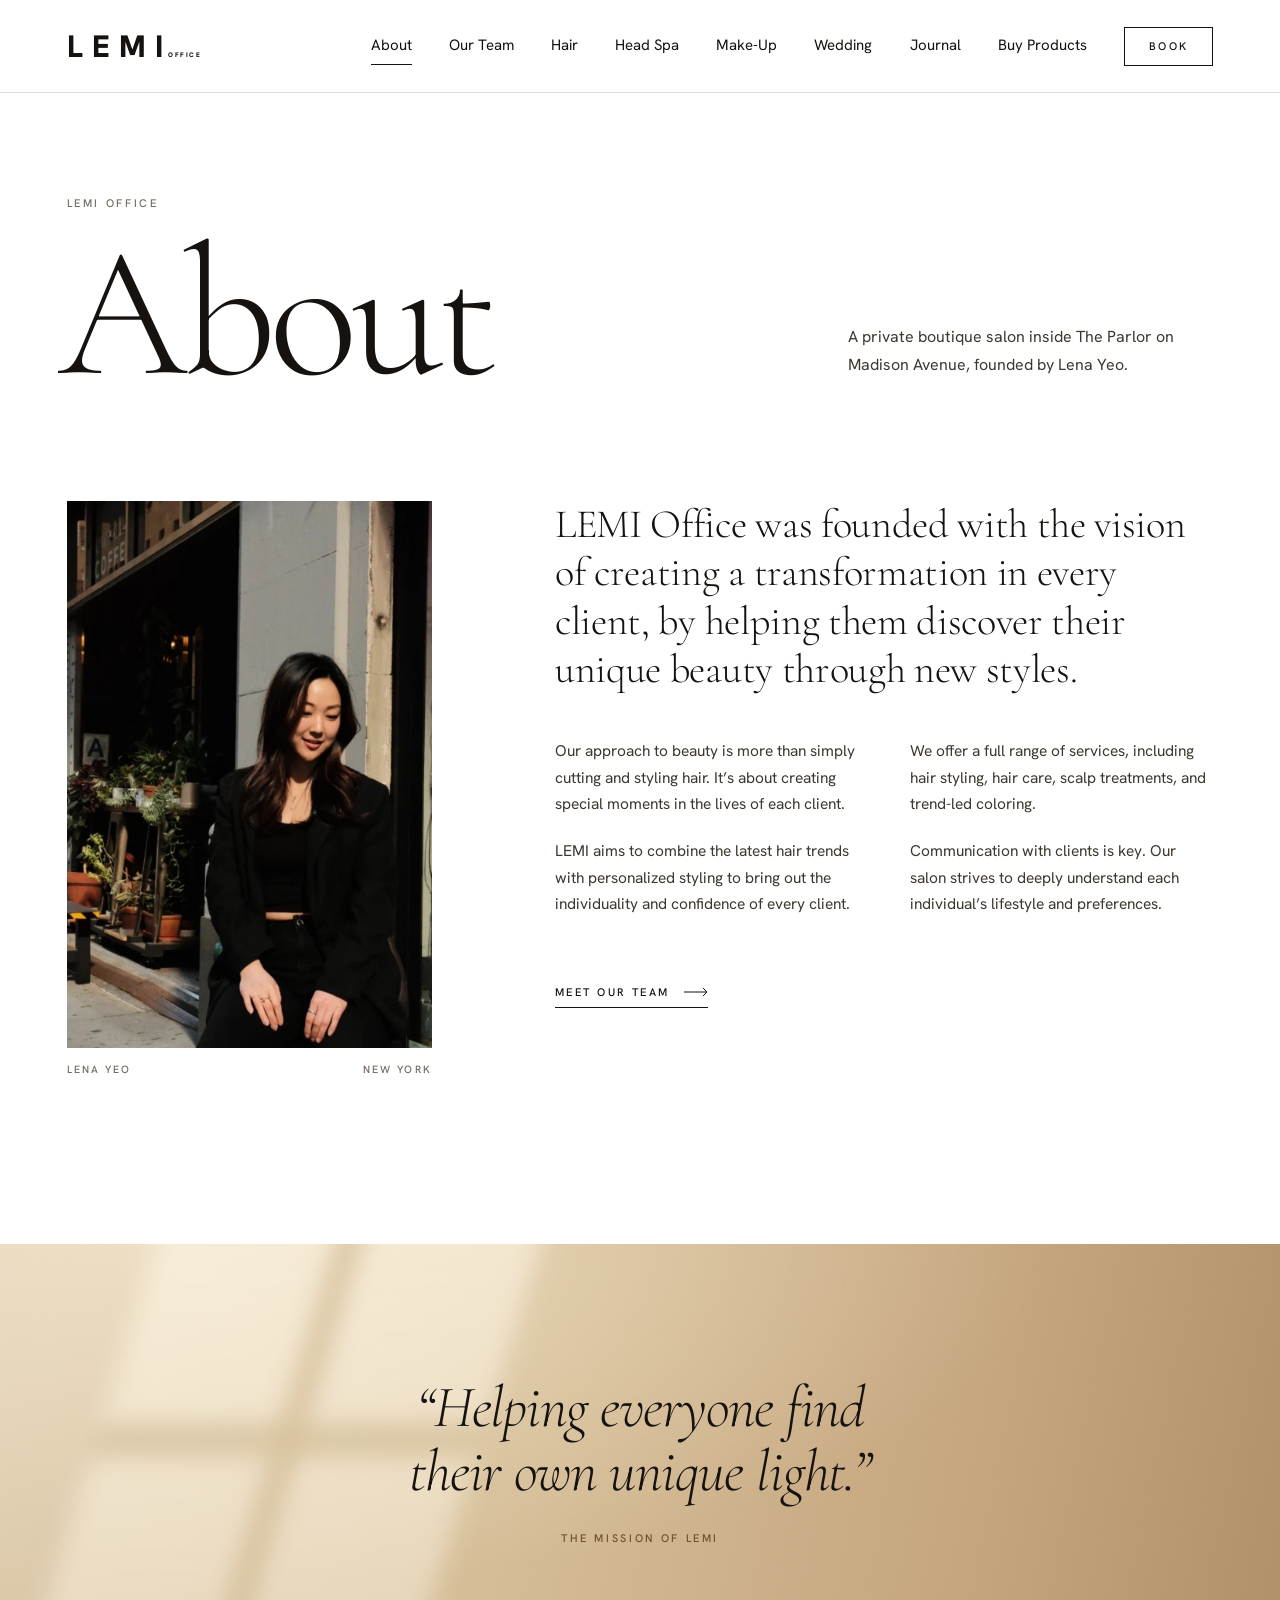
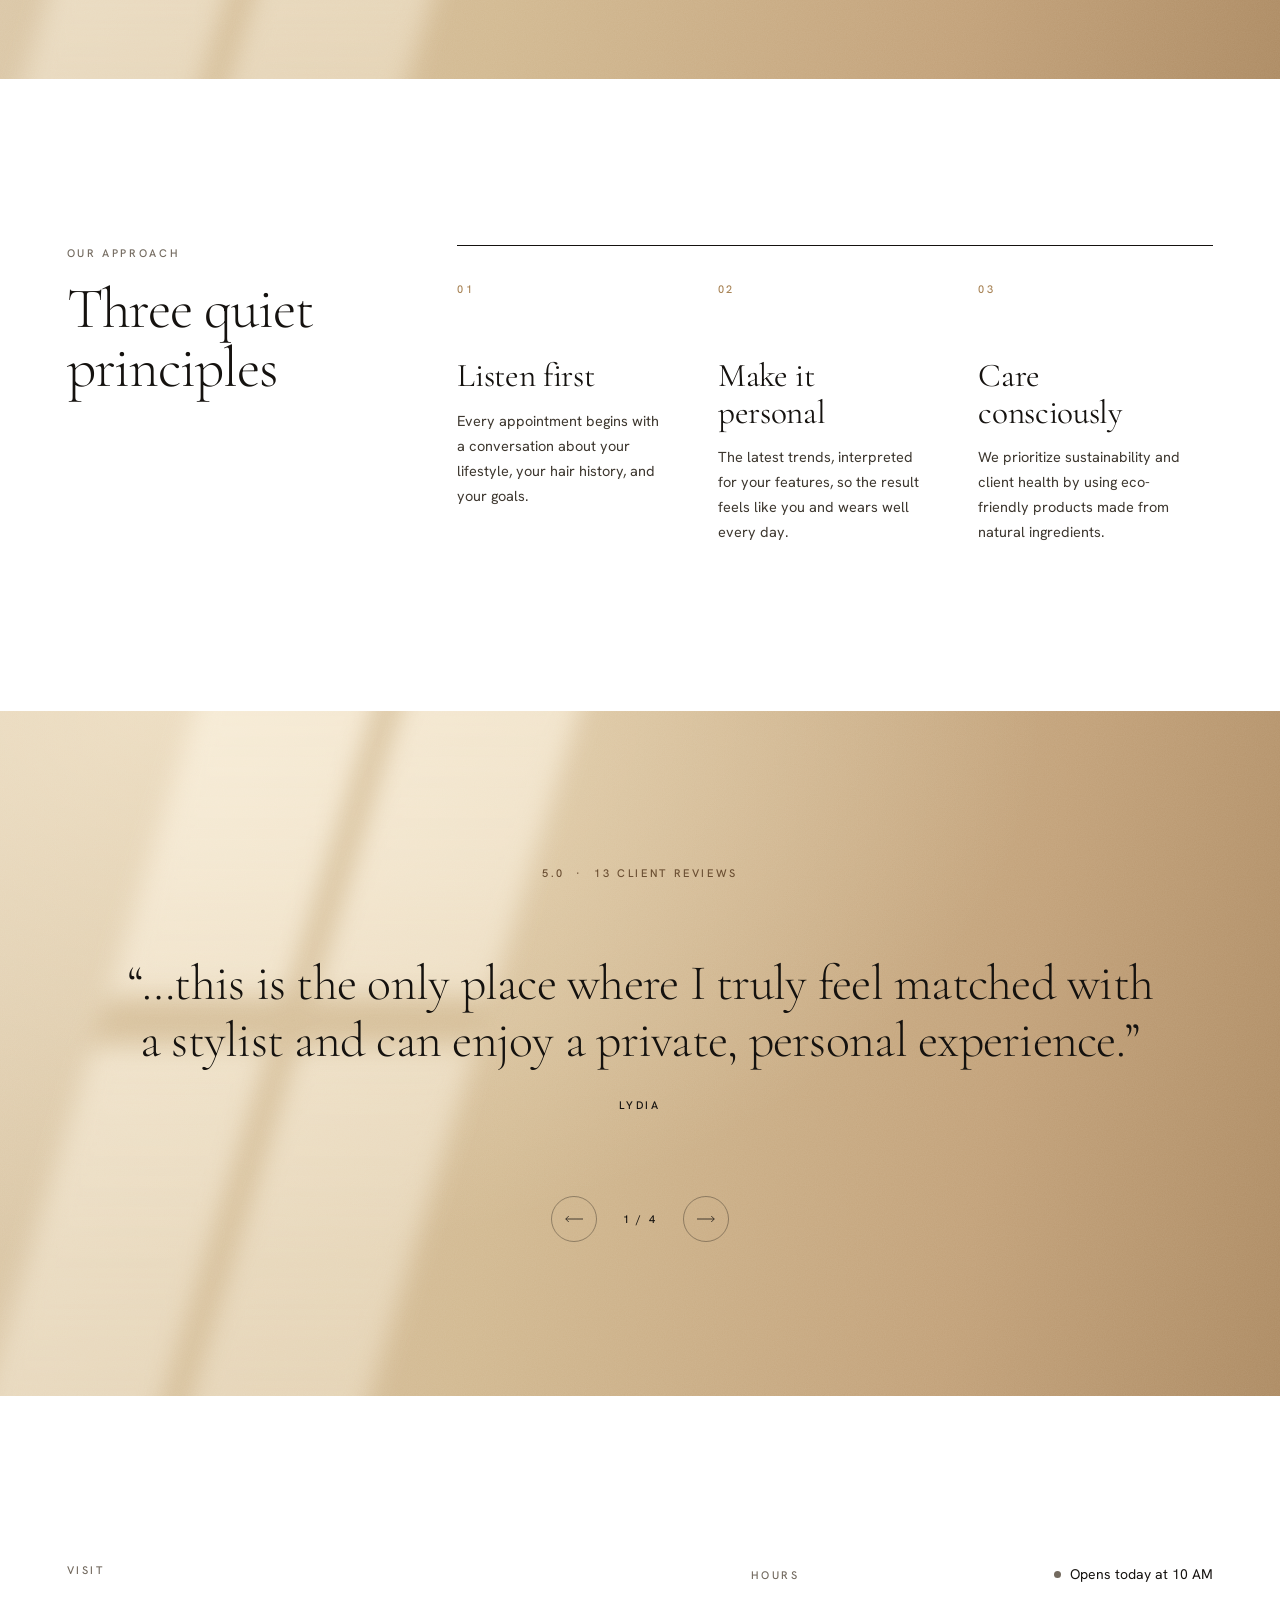
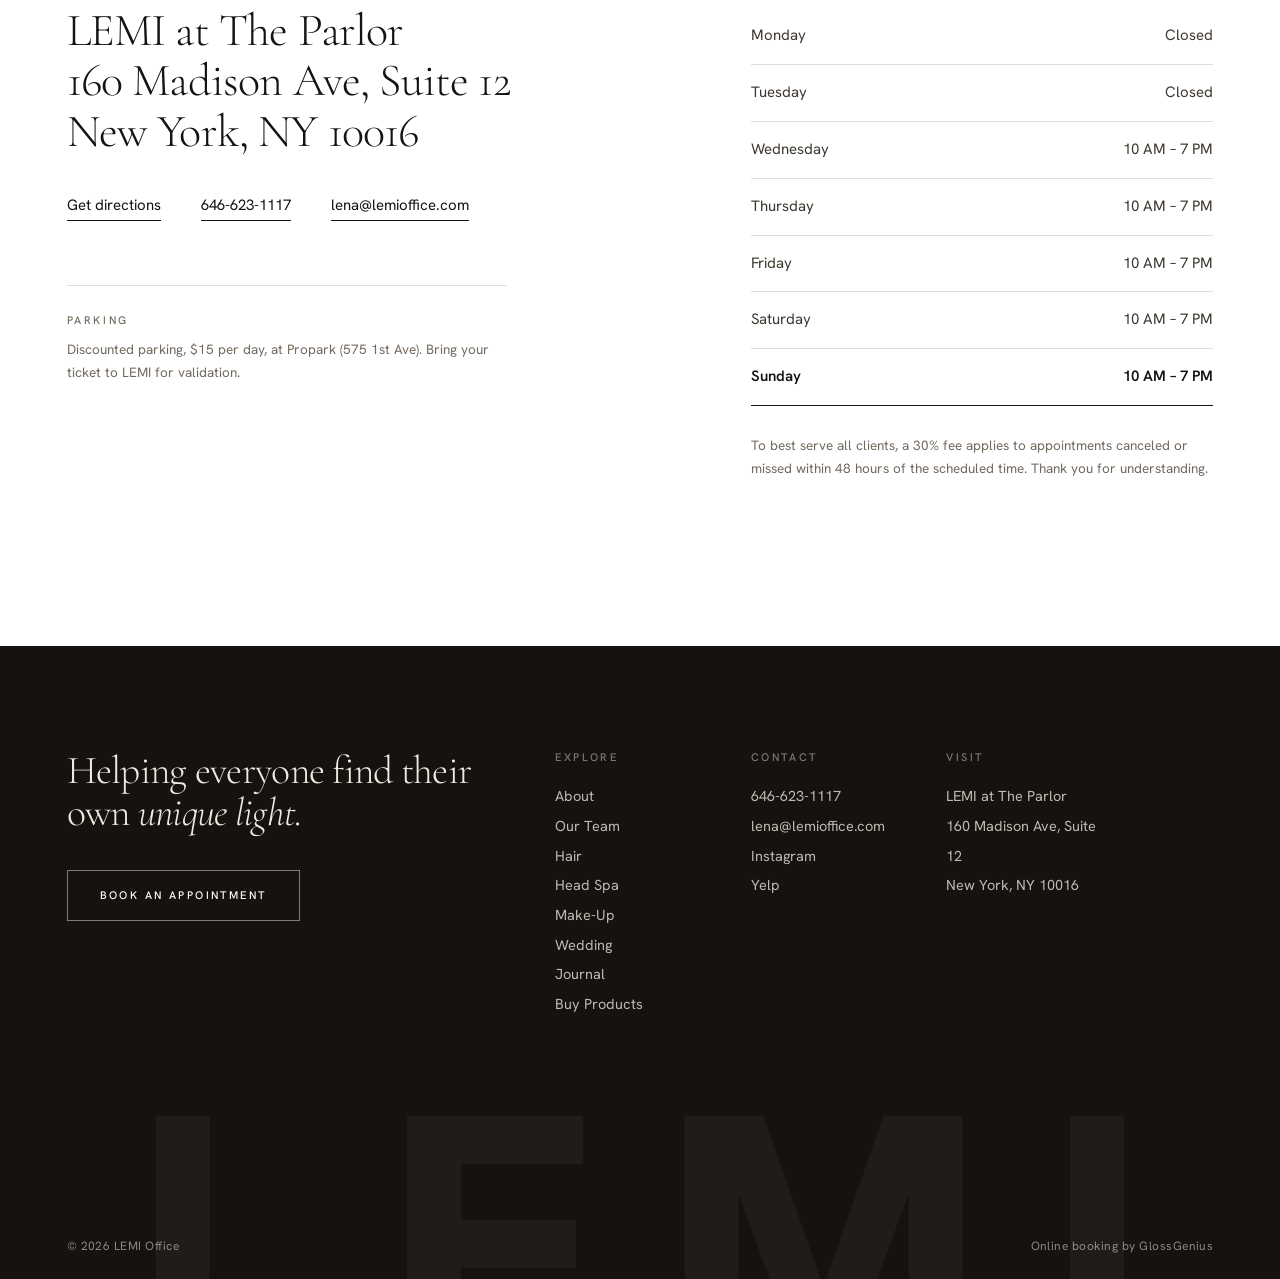
==== commit 164b3ec1: "Add Buy Products: homepage section and menu links to the online store Co-Authored-By: Claude Opus 5." ====
--- a/about.html
+++ b/about.html
@@ -16,7 +16,7 @@
 <link rel="preconnect" href="https://fonts.googleapis.com">
 <link rel="preconnect" href="https://fonts.gstatic.com" crossorigin>
 <link rel="stylesheet" href="https://fonts.googleapis.com/css2?family=Cormorant+Garamond:ital,wght@0,300;0,400;0,500;1,300;1,400&family=Hanken+Grotesk:wght@400;500;600;800&display=swap">
-<link rel="stylesheet" href="assets/css/style.css?v=1791842527">
+<link rel="stylesheet" href="assets/css/style.css?v=1791845005">
 <script>document.documentElement.classList.add("js")</script>
 <script type="application/ld+json">{"@context": "https://schema.org", "@type": "HairSalon", "name": "LEMI Office", "description": "A private boutique hair salon in New York, specializing in personalized cuts, color, and scalp-focused head spa treatments.", "url": "https://www.lemioffice.com", "telephone": "+16466231117", "email": "lena@lemioffice.com", "priceRange": "$$$", "image": "https://www.lemioffice.com/assets/img/still-life.jpg", "address": {"@type": "PostalAddress", "streetAddress": "The Parlor, 160 Madison Ave, Suite 12", "addressLocality": "New York", "addressRegion": "NY", "postalCode": "10016", "addressCountry": "US"}, "geo": {"@type": "GeoCoordinates", "latitude": 40.7471706, "longitude": -73.9838333}, "openingHoursSpecification": [{"@type": "OpeningHoursSpecification", "dayOfWeek": ["Wednesday", "Thursday", "Friday", "Saturday", "Sunday"], "opens": "10:00", "closes": "19:00"}], "sameAs": ["https://www.instagram.com/lemioffice", "https://yelp.to/-rt6zLqIka"], "potentialAction": {"@type": "ReserveAction", "target": "https://lemioffice.glossgenius.com/book"}}</script>
 </head>
@@ -27,7 +27,7 @@
   <div class="wrap hdr__in">
     <a class="logo" href="index.html" aria-label="LEMI Office, home"><span class="logo__l">LEMI</span><span class="logo__o">OFFICE</span></a>
     <nav class="nav" aria-label="Primary">
-      <a href="about.html" aria-current="page">About</a><a href="team.html">Our Team</a><a href="hair.html">Hair</a><a href="head-spa.html">Head Spa</a><a href="make-up.html">Make-Up</a><a href="wedding.html">Wedding</a><a href="journal.html">Journal</a>
+      <a href="about.html" aria-current="page">About</a><a href="team.html">Our Team</a><a href="hair.html">Hair</a><a href="head-spa.html">Head Spa</a><a href="make-up.html">Make-Up</a><a href="wedding.html">Wedding</a><a href="journal.html">Journal</a><a href="https://shop.saloninteractive.com/store/Lemioffice/product_categories" target="_blank" rel="noopener">Buy Products</a>
       <a class="btn nav__book" href="https://lemioffice.glossgenius.com/book" target="_blank" rel="noopener">Book</a>
     </nav>
     <button class="burger" type="button" data-burger aria-label="Open menu" aria-expanded="false" aria-controls="mnav"><i></i><i></i></button>
@@ -35,7 +35,7 @@
 </header>
 
 <div class="mnav" id="mnav">
-  <nav class="mnav__links" aria-label="Mobile"><a href="about.html" aria-current="page" style="--i:0">About</a><a href="team.html" style="--i:1">Our Team</a><a href="hair.html" style="--i:2">Hair</a><a href="head-spa.html" style="--i:3">Head Spa</a><a href="make-up.html" style="--i:4">Make-Up</a><a href="wedding.html" style="--i:5">Wedding</a><a href="journal.html" style="--i:6">Journal</a></nav>
+  <nav class="mnav__links" aria-label="Mobile"><a href="about.html" aria-current="page" style="--i:0">About</a><a href="team.html" style="--i:1">Our Team</a><a href="hair.html" style="--i:2">Hair</a><a href="head-spa.html" style="--i:3">Head Spa</a><a href="make-up.html" style="--i:4">Make-Up</a><a href="wedding.html" style="--i:5">Wedding</a><a href="journal.html" style="--i:6">Journal</a><a href="https://shop.saloninteractive.com/store/Lemioffice/product_categories" target="_blank" rel="noopener" style="--i:7">Buy Products</a></nav>
   <div class="mnav__foot">
     <p class="small">160 Madison Ave, Suite 12, New York<br><a href="tel:+16466231117">646-623-1117</a> &nbsp;·&nbsp; <a href="https://www.instagram.com/lemioffice" target="_blank" rel="noopener">@lemioffice</a></p>
     <a class="btn btn--solid" href="https://lemioffice.glossgenius.com/book" target="_blank" rel="noopener">Book an appointment</a>
@@ -138,7 +138,7 @@
     </div>
     <div class="ftr__col">
       <p class="eyebrow">Explore</p>
-      <a href="about.html">About</a><br><a href="team.html">Our Team</a><br><a href="hair.html">Hair</a><br><a href="head-spa.html">Head Spa</a><br><a href="make-up.html">Make-Up</a><br><a href="wedding.html">Wedding</a><br><a href="journal.html">Journal</a><br>
+      <a href="about.html">About</a><br><a href="team.html">Our Team</a><br><a href="hair.html">Hair</a><br><a href="head-spa.html">Head Spa</a><br><a href="make-up.html">Make-Up</a><br><a href="wedding.html">Wedding</a><br><a href="journal.html">Journal</a><br><a href="https://shop.saloninteractive.com/store/Lemioffice/product_categories" target="_blank" rel="noopener">Buy Products</a><br>
     </div>
     <div class="ftr__col">
       <p class="eyebrow">Contact</p>
@@ -157,6 +157,6 @@
 </footer>
 
 <a class="fab" data-fab href="https://lemioffice.glossgenius.com/book" target="_blank" rel="noopener">Book an appointment<svg viewBox="0 0 24 10" aria-hidden="true"><path d="M0 5h23M19 1l4 4-4 4" fill="none" stroke="currentColor"/></svg></a>
-<script src="assets/js/main.js?v=1791842527" defer></script>
+<script src="assets/js/main.js?v=1791845005" defer></script>
 </body>
 </html>
--- a/assets/css/style.css
+++ b/assets/css/style.css
@@ -110,6 +110,7 @@
 .btn--light { border-color: rgba(255, 255, 255, 0.45); color: #fff; }
 .btn--light::before { background: #fff; }
 .btn--light:hover { color: var(--ink); }
+.btn svg { width: 24px; height: 10px; flex: none; }
 
 /* ---------- Header ---------- */
 .hdr {
@@ -367,7 +368,9 @@
 .plist td { width: clamp(72px, 9.4vw, 148px); padding: 24px 0 21px; text-align: right; font-size: 15.5px; font-variant-numeric: tabular-nums; white-space: nowrap; }
 .plist td sup { position: absolute; margin: -0.1em 0 0 2px; font-size: 0.72em; color: var(--camel); line-height: inherit; }
 .plist td.na { color: rgba(21, 18, 15, 0.3); }
+.plist--teams td { width: clamp(116px, 12vw, 170px); }
 .legend { margin-top: 22px; }
+.menu__copy { margin-top: 32px; }
 .legend b { font-weight: 500; color: var(--camel); }
 
 /* How to book */
@@ -647,6 +650,7 @@
   .ask > div { grid-template-columns: 1fr; }
   .plist tbody th { padding-right: 12px; }
   .plist td { width: 62px; font-size: 14.5px; }
+  .plist--teams td { width: 92px; }
   .plist thead th { letter-spacing: 0.14em; font-size: 9.5px; }
   .plist__x { font-size: 13px; }
   .ftr__col:last-of-type { grid-column: 1 / -1; }
